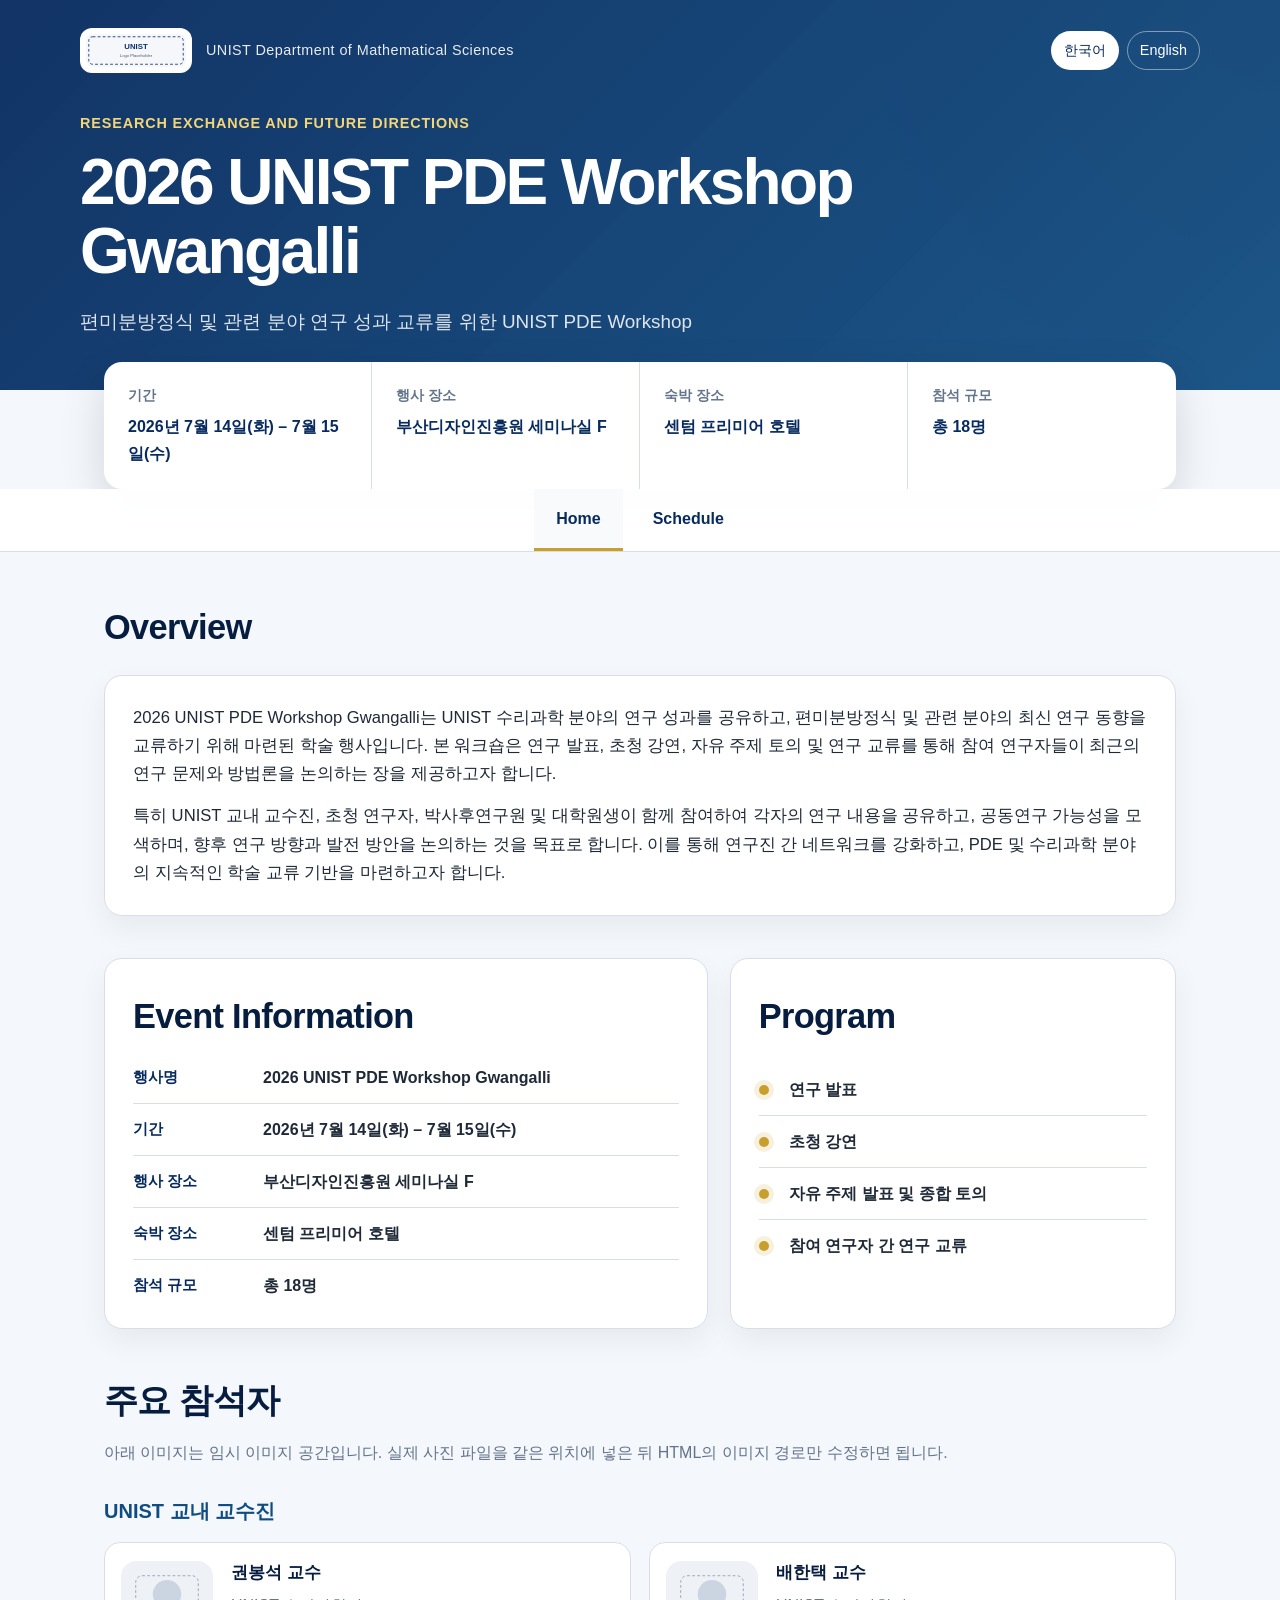
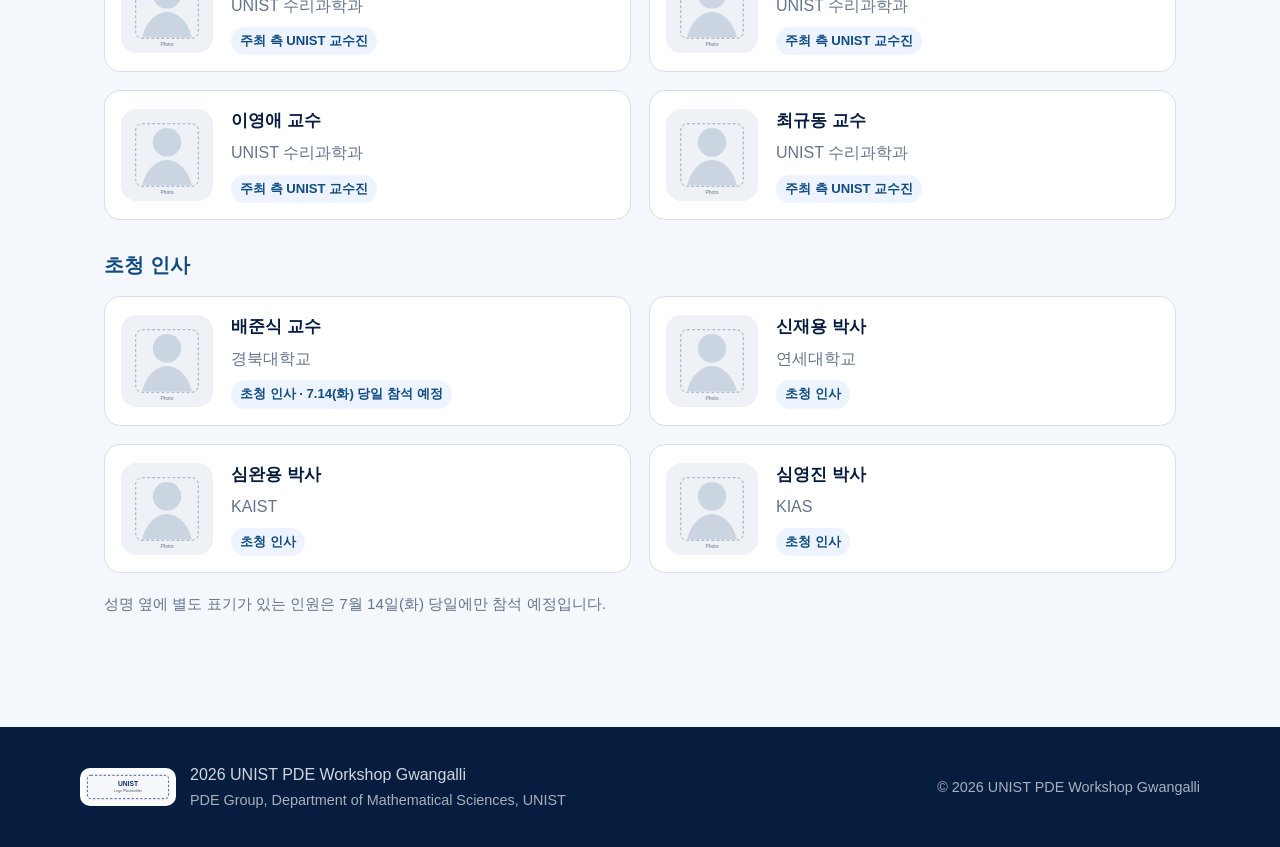
==== index.html @ a4aefec3 "Add files via upload" ====
<!DOCTYPE html>
<html lang="ko">
<head>
  <meta charset="UTF-8">
  <meta name="viewport" content="width=device-width, initial-scale=1.0">
  <title>2026 UNIST PDE Workshop Gwangalli</title>
  <link rel="stylesheet" href="assets/css/style.css">
</head>
<body>
<header class="site-header">
  <div class="header-inner">
    <div class="top-line">
      <div class="logo-box">
        <img src="assets/img/unist-logo.svg" alt="UNIST logo placeholder">
        <div class="logo-caption">UNIST Department of Mathematical Sciences</div>
      </div>
      <div class="lang-switch" aria-label="Language selection">
        <a class="active" href="index.html">한국어</a>
        <a href="en/index.html">English</a>
      </div>
    </div>
    <div class="hero">
      <p class="eyebrow">Research Exchange and Future Directions</p>
      <h1>2026 UNIST PDE Workshop Gwangalli</h1>
      <p class="subtitle">편미분방정식 및 관련 분야 연구 성과 교류를 위한 UNIST PDE Workshop</p>
    </div>
  </div>
</header>

<section class="info-strip" aria-label="Workshop overview">
  <div class="info-grid">
    <div class="info-item">
      <p class="info-label">기간</p>
      <p class="info-value">2026년 7월 14일(화) – 7월 15일(수)</p>
    </div>
    <div class="info-item">
      <p class="info-label">행사 장소</p>
      <p class="info-value">부산디자인진흥원 세미나실 F</p>
    </div>
    <div class="info-item">
      <p class="info-label">숙박 장소</p>
      <p class="info-value">센텀 프리미어 호텔</p>
    </div>
    <div class="info-item">
      <p class="info-label">참석 규모</p>
      <p class="info-value">총 18명</p>
    </div>
  </div>
</section>

<nav class="site-nav" aria-label="Main navigation">
  <div class="nav-inner">
    <a class="active" href="index.html">Home</a>
    <a href="schedule.html">Schedule</a>
  </div>
</nav>

<main>
  <section class="section">
    <h2>Overview</h2>
    <div class="card">
      <p class="abstract-text">
        2026 UNIST PDE Workshop Gwangalli는 UNIST 수리과학 분야의 연구 성과를 공유하고,
        편미분방정식 및 관련 분야의 최신 연구 동향을 교류하기 위해 마련된 학술 행사입니다.
        본 워크숍은 연구 발표, 초청 강연, 자유 주제 토의 및 연구 교류를 통해 참여 연구자들이
        최근의 연구 문제와 방법론을 논의하는 장을 제공하고자 합니다.
      </p>
      <p class="abstract-text">
        특히 UNIST 교내 교수진, 초청 연구자, 박사후연구원 및 대학원생이 함께 참여하여
        각자의 연구 내용을 공유하고, 공동연구 가능성을 모색하며, 향후 연구 방향과 발전 방안을
        논의하는 것을 목표로 합니다. 이를 통해 연구진 간 네트워크를 강화하고,
        PDE 및 수리과학 분야의 지속적인 학술 교류 기반을 마련하고자 합니다.
      </p>
    </div>
  </section>

  <section class="section two-column-section" aria-label="Event information and program">
    <article class="card">
      <h2>Event Information</h2>
      <dl class="detail-list">
        <div>
          <dt>행사명</dt>
          <dd>2026 UNIST PDE Workshop Gwangalli</dd>
        </div>
        <div>
          <dt>기간</dt>
          <dd>2026년 7월 14일(화) – 7월 15일(수)</dd>
        </div>
        <div>
          <dt>행사 장소</dt>
          <dd>부산디자인진흥원 세미나실 F</dd>
        </div>
        <div>
          <dt>숙박 장소</dt>
          <dd>센텀 프리미어 호텔</dd>
        </div>
        <div>
          <dt>참석 규모</dt>
          <dd>총 18명</dd>
        </div>
      </dl>
    </article>

    <article class="card">
      <h2>Program</h2>
      <ul class="program-list">
        <li>연구 발표</li>
        <li>초청 강연</li>
        <li>자유 주제 발표 및 종합 토의</li>
        <li>참여 연구자 간 연구 교류</li>
      </ul>
    </article>
  </section>

  <section class="section">
    <h2>주요 참석자</h2>
    <p class="section-title-note">아래 이미지는 임시 이미지 공간입니다. 실제 사진 파일을 같은 위치에 넣은 뒤 HTML의 이미지 경로만 수정하면 됩니다.</p>

    <div class="participant-group">
      <h3>UNIST 교내 교수진</h3>
      <div class="people-grid">
        <article class="person-card">
          <img src="assets/img/person-placeholder.svg" alt="권봉석 교수 photo placeholder">
          <div>
            <p class="person-name">권봉석 교수</p>
            <p class="person-affiliation">UNIST 수리과학과</p>
            <p class="person-role">주최 측 UNIST 교수진</p>
          </div>
        </article>
        <article class="person-card">
          <img src="assets/img/person-placeholder.svg" alt="배한택 교수 photo placeholder">
          <div>
            <p class="person-name">배한택 교수</p>
            <p class="person-affiliation">UNIST 수리과학과</p>
            <p class="person-role">주최 측 UNIST 교수진</p>
          </div>
        </article>
        <article class="person-card">
          <img src="assets/img/person-placeholder.svg" alt="이영애 교수 photo placeholder">
          <div>
            <p class="person-name">이영애 교수</p>
            <p class="person-affiliation">UNIST 수리과학과</p>
            <p class="person-role">주최 측 UNIST 교수진</p>
          </div>
        </article>
        <article class="person-card">
          <img src="assets/img/person-placeholder.svg" alt="최규동 교수 photo placeholder">
          <div>
            <p class="person-name">최규동 교수</p>
            <p class="person-affiliation">UNIST 수리과학과</p>
            <p class="person-role">주최 측 UNIST 교수진</p>
          </div>
        </article>
      </div>
    </div>

    <div class="participant-group">
      <h3>초청 인사</h3>
      <div class="people-grid">
        <article class="person-card">
          <img src="assets/img/person-placeholder.svg" alt="배준식 교수 photo placeholder">
          <div>
            <p class="person-name">배준식 교수</p>
            <p class="person-affiliation">경북대학교</p>
            <p class="person-role">초청 인사 · 7.14(화) 당일 참석 예정</p>
          </div>
        </article>
        <article class="person-card">
          <img src="assets/img/person-placeholder.svg" alt="신재용 박사 photo placeholder">
          <div>
            <p class="person-name">신재용 박사</p>
            <p class="person-affiliation">연세대학교</p>
            <p class="person-role">초청 인사</p>
          </div>
        </article>
        <article class="person-card">
          <img src="assets/img/person-placeholder.svg" alt="심완용 박사 photo placeholder">
          <div>
            <p class="person-name">심완용 박사</p>
            <p class="person-affiliation">KAIST</p>
            <p class="person-role">초청 인사</p>
          </div>
        </article>
        <article class="person-card">
          <img src="assets/img/person-placeholder.svg" alt="심영진 박사 photo placeholder">
          <div>
            <p class="person-name">심영진 박사</p>
            <p class="person-affiliation">KIAS</p>
            <p class="person-role">초청 인사</p>
          </div>
        </article>
      </div>
      <p class="note">성명 옆에 별도 표기가 있는 인원은 7월 14일(화) 당일에만 참석 예정입니다.</p>
    </div>
  </section>
</main>

<footer class="site-footer">
  <div class="footer-inner">
    <div class="footer-logo">
      <img src="assets/img/unist-logo.svg" alt="UNIST logo placeholder">
      <div>
        <p>2026 UNIST PDE Workshop Gwangalli</p>
        <p class="small">PDE Group, Department of Mathematical Sciences, UNIST</p>
      </div>
    </div>
    <p class="small">© 2026 UNIST PDE Workshop Gwangalli</p>
  </div>
</footer>
</body>
</html>
---- assets/css/style.css ----
:root{--navy:#082b5f;--navy-dark:#061d40;--blue:#0f4c81;--gold:#c89f2d;--ink:#1f2937;--muted:#64748b;--line:#d8dee9;--bg:#f4f7fb;--card:#fff;--soft:#eef4ff}
*{box-sizing:border-box}html{scroll-behavior:smooth}body{margin:0;font-family:"Noto Sans KR","Apple SD Gothic Neo","Malgun Gothic","Segoe UI",Arial,sans-serif;color:var(--ink);background:var(--bg);line-height:1.7}a{color:inherit}
.site-header{background:linear-gradient(135deg,rgba(8,43,95,.96),rgba(15,76,129,.94)),radial-gradient(circle at top right,rgba(200,159,45,.28),transparent 32%);color:#fff;padding:28px 24px 52px}.header-inner{max-width:1120px;margin:0 auto}.top-line{display:flex;align-items:center;justify-content:space-between;gap:18px;margin-bottom:38px}.logo-box{display:flex;align-items:center;gap:14px}.logo-box img{width:112px;height:auto;background:#fff;border-radius:12px;padding:6px}.logo-caption{font-size:.9rem;letter-spacing:.03em;opacity:.9}.lang-switch{display:flex;gap:8px;flex-wrap:wrap}.lang-switch a{border:1px solid rgba(255,255,255,.45);border-radius:999px;padding:6px 12px;text-decoration:none;font-size:.9rem}.lang-switch a.active,.lang-switch a:hover{background:#fff;color:var(--navy)}
.hero{max-width:860px}.eyebrow{margin:0 0 12px;color:#f4d577;font-weight:700;letter-spacing:.06em;text-transform:uppercase;font-size:.9rem}.hero h1{margin:0;font-size:clamp(2.2rem,5vw,4.6rem);line-height:1.08;letter-spacing:-.04em}.hero .subtitle{margin:20px 0 0;font-size:1.18rem;color:rgba(255,255,255,.86)}
.info-strip{max-width:1120px;margin:-28px auto 0;padding:0 24px}.info-grid{display:grid;grid-template-columns:repeat(4,minmax(0,1fr));background:var(--card);border-radius:18px;box-shadow:0 18px 45px rgba(15,23,42,.14);overflow:hidden}.info-item{padding:22px 24px;border-right:1px solid var(--line)}.info-item:last-child{border-right:0}.info-label{margin:0 0 5px;color:var(--muted);font-size:.86rem;font-weight:700}.info-value{margin:0;font-weight:700;color:var(--navy)}
.site-nav{position:sticky;top:0;z-index:20;background:rgba(255,255,255,.96);border-bottom:1px solid var(--line);backdrop-filter:blur(8px)}.nav-inner{max-width:1120px;margin:0 auto;padding:0 24px;display:flex;justify-content:center;gap:8px}.nav-inner a{display:block;padding:16px 22px;text-decoration:none;font-weight:800;color:var(--navy);border-bottom:3px solid transparent}.nav-inner a.active,.nav-inner a:hover{border-bottom-color:var(--gold);background:#f8fafc}
main{max-width:1120px;margin:0 auto;padding:46px 24px 68px}.section{margin-bottom:42px}.section h2{margin:0 0 18px;color:var(--navy-dark);font-size:clamp(1.6rem,3vw,2.15rem);letter-spacing:-.02em}.section-title-note{color:var(--muted);margin-top:-8px;margin-bottom:22px}.card{background:var(--card);border:1px solid var(--line);border-radius:18px;padding:28px;box-shadow:0 12px 30px rgba(15,23,42,.06)}.abstract-text{font-size:1.04rem;margin:0}.abstract-text+.abstract-text{margin-top:14px}

.two-column-section{display:grid;grid-template-columns:1.15fr .85fr;gap:22px;align-items:stretch}.two-column-section .card{height:100%}.detail-list{margin:0}.detail-list div{display:grid;grid-template-columns:116px 1fr;gap:14px;padding:12px 0;border-bottom:1px solid var(--line)}.detail-list div:first-child{padding-top:0}.detail-list div:last-child{border-bottom:0;padding-bottom:0}.detail-list dt{font-weight:900;color:var(--navy);font-size:.94rem}.detail-list dd{margin:0;color:var(--ink);font-weight:650}.program-list{margin:0;padding:0;list-style:none}.program-list li{position:relative;padding:12px 0 12px 30px;border-bottom:1px solid var(--line);font-weight:700}.program-list li:last-child{border-bottom:0}.program-list li::before{content:"";position:absolute;left:0;top:21px;width:10px;height:10px;border-radius:999px;background:var(--gold);box-shadow:0 0 0 5px rgba(200,159,45,.16)}

.participant-group{margin-top:28px}.participant-group h3{margin:0 0 14px;color:var(--blue);font-size:1.25rem}.people-grid{display:grid;grid-template-columns:repeat(2,minmax(0,1fr));gap:18px}.person-card{display:grid;grid-template-columns:92px 1fr;gap:18px;align-items:center;background:var(--card);border:1px solid var(--line);border-radius:16px;padding:16px}.person-card img{width:92px;height:92px;object-fit:cover;border-radius:16px;background:#eef2f7}.person-name{margin:0;font-weight:800;color:var(--navy-dark);font-size:1.04rem}.person-affiliation{margin:4px 0 0;color:var(--muted)}.person-role{margin:8px 0 0;display:inline-block;font-size:.82rem;font-weight:800;color:var(--blue);background:var(--soft);padding:3px 9px;border-radius:999px}.note{color:var(--muted);font-size:.95rem;margin-top:18px}
.schedule-note{margin-bottom:18px;color:var(--muted)}.schedule-day{margin-bottom:32px}.schedule-day h2{margin-bottom:12px}.table-wrap{overflow-x:auto;background:var(--card);border:1px solid var(--line);border-radius:18px;box-shadow:0 12px 30px rgba(15,23,42,.06)}.schedule-table{width:100%;border-collapse:collapse;min-width:760px}.schedule-table th,.schedule-table td{padding:14px 16px;border-bottom:1px solid var(--line);text-align:left;vertical-align:top}.schedule-table th{background:var(--navy);color:#fff;font-weight:800}.schedule-table tr:last-child td{border-bottom:0}.schedule-table td.time{white-space:nowrap;font-weight:800;color:var(--navy)}.schedule-table td.date{white-space:nowrap;font-weight:800;color:var(--navy-dark);background:#f8fafc}.placeholder-text{color:var(--muted);font-style:italic}
.site-footer{background:var(--navy-dark);color:rgba(255,255,255,.82);padding:34px 24px}.footer-inner{max-width:1120px;margin:0 auto;display:flex;gap:22px;align-items:center;justify-content:space-between;flex-wrap:wrap}.footer-logo{display:flex;align-items:center;gap:14px}.footer-logo img{width:96px;background:#fff;border-radius:10px;padding:5px}.footer-inner p{margin:0}.small{font-size:.9rem;color:rgba(255,255,255,.65)}
@media(max-width:820px){.info-grid{grid-template-columns:repeat(2,minmax(0,1fr))}.info-item:nth-child(2){border-right:0}.info-item:nth-child(-n+2){border-bottom:1px solid var(--line)}.two-column-section{grid-template-columns:1fr}.people-grid{grid-template-columns:1fr}.top-line{align-items:flex-start;flex-direction:column}.nav-inner{justify-content:flex-start;overflow-x:auto}}
@media(max-width:560px){.site-header{padding:22px 18px 46px}.info-strip,main{padding-left:18px;padding-right:18px}.info-grid{grid-template-columns:1fr}.info-item{border-right:0;border-bottom:1px solid var(--line)}.info-item:last-child{border-bottom:0}.detail-list div{grid-template-columns:1fr;gap:2px}.person-card{grid-template-columns:76px 1fr}.person-card img{width:76px;height:76px}}
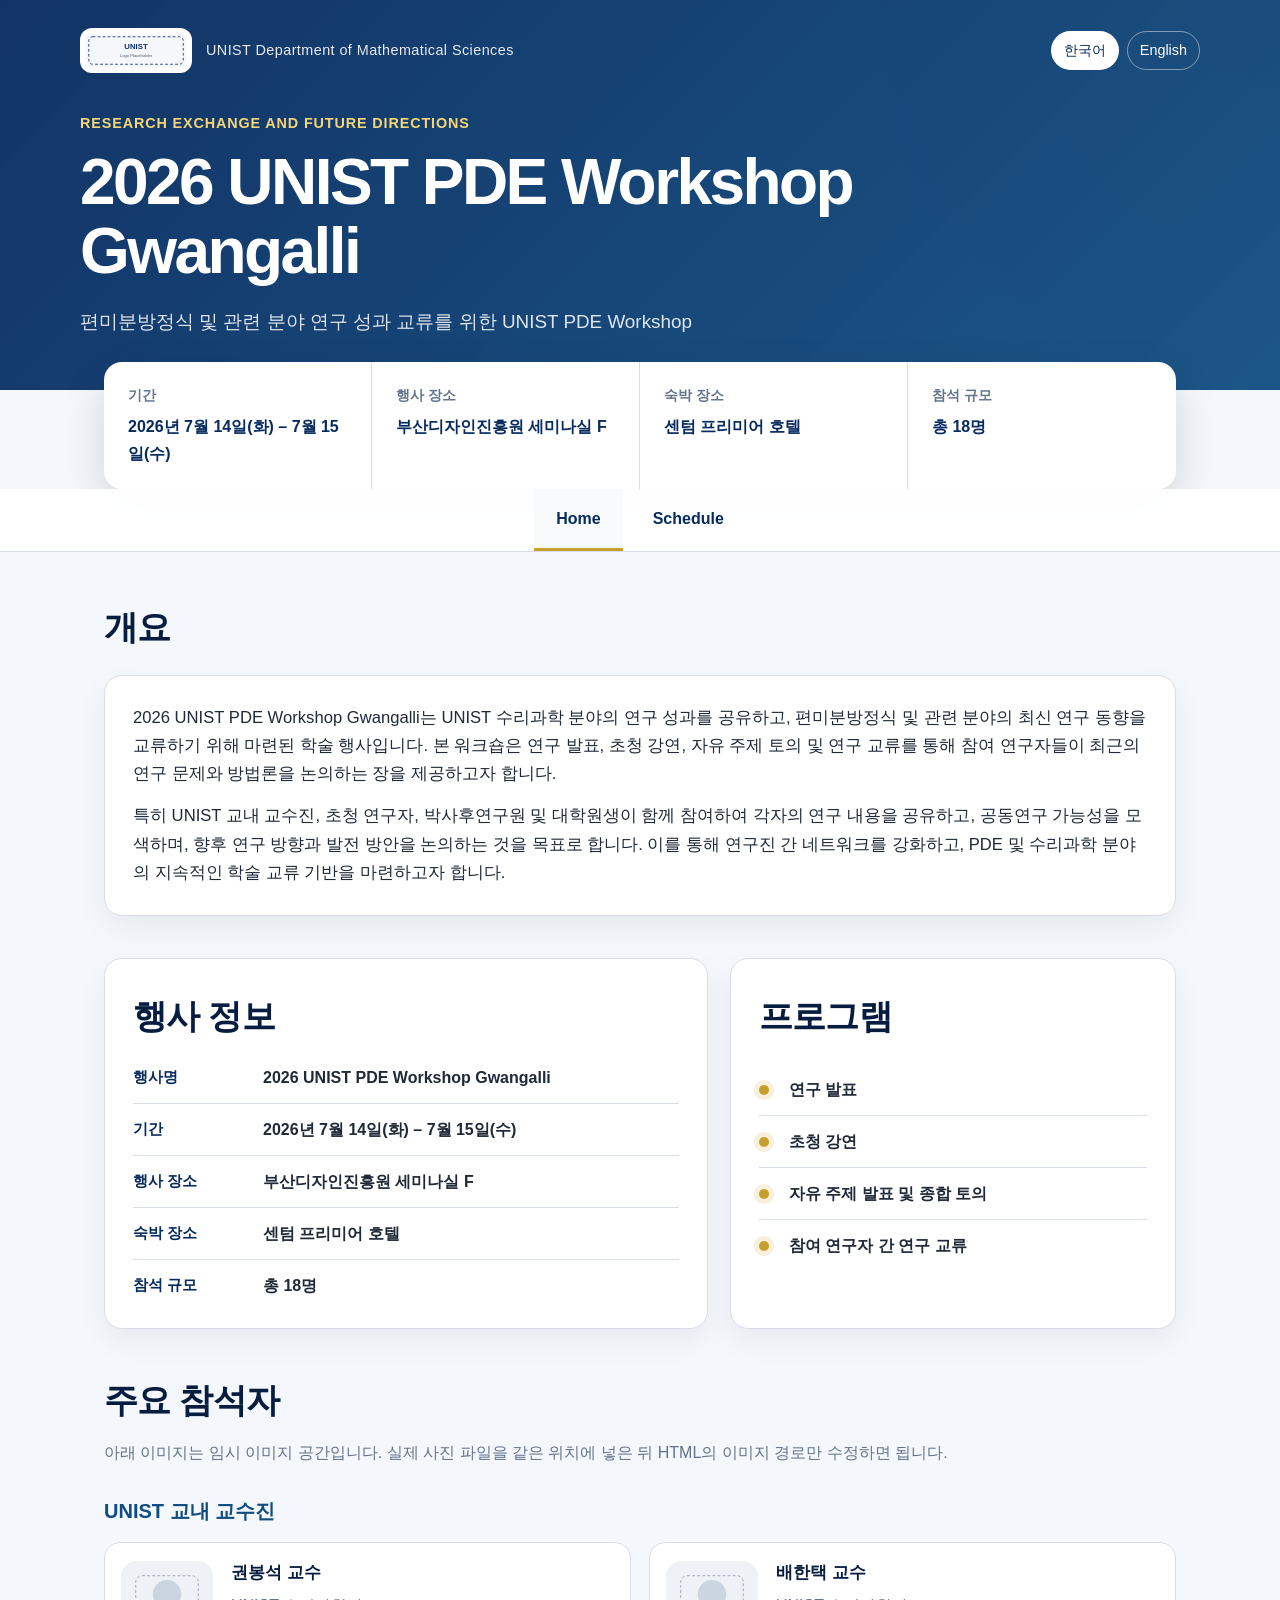
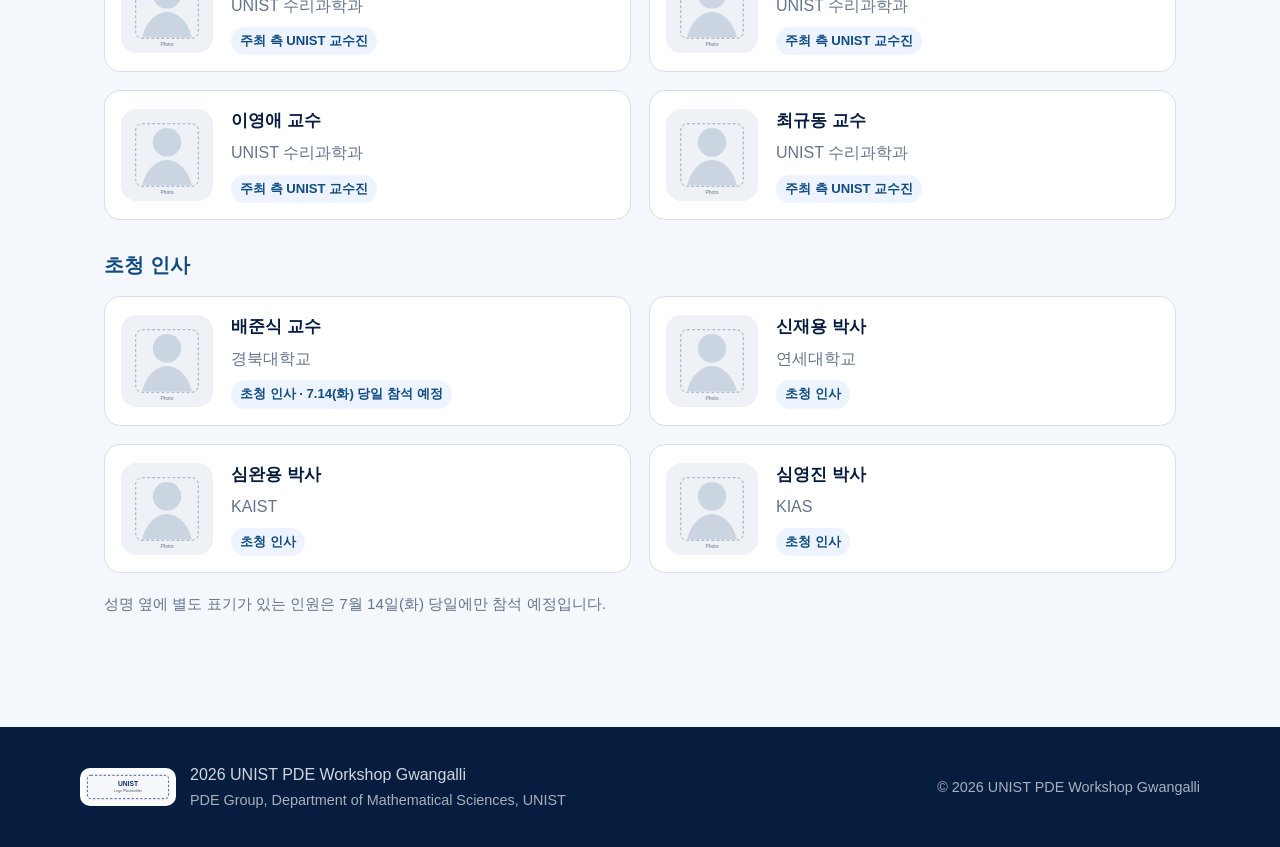
==== commit ccb69138: "Translate headings to Korean in index.html" ====
--- a/index.html
+++ b/index.html
@@ -57,7 +57,7 @@
 
 <main>
   <section class="section">
-    <h2>Overview</h2>
+    <h2>개요</h2>
     <div class="card">
       <p class="abstract-text">
         2026 UNIST PDE Workshop Gwangalli는 UNIST 수리과학 분야의 연구 성과를 공유하고,
@@ -76,7 +76,7 @@
 
   <section class="section two-column-section" aria-label="Event information and program">
     <article class="card">
-      <h2>Event Information</h2>
+      <h2>행사 정보</h2>
       <dl class="detail-list">
         <div>
           <dt>행사명</dt>
@@ -102,7 +102,7 @@
     </article>
 
     <article class="card">
-      <h2>Program</h2>
+      <h2>프로그램</h2>
       <ul class="program-list">
         <li>연구 발표</li>
         <li>초청 강연</li>
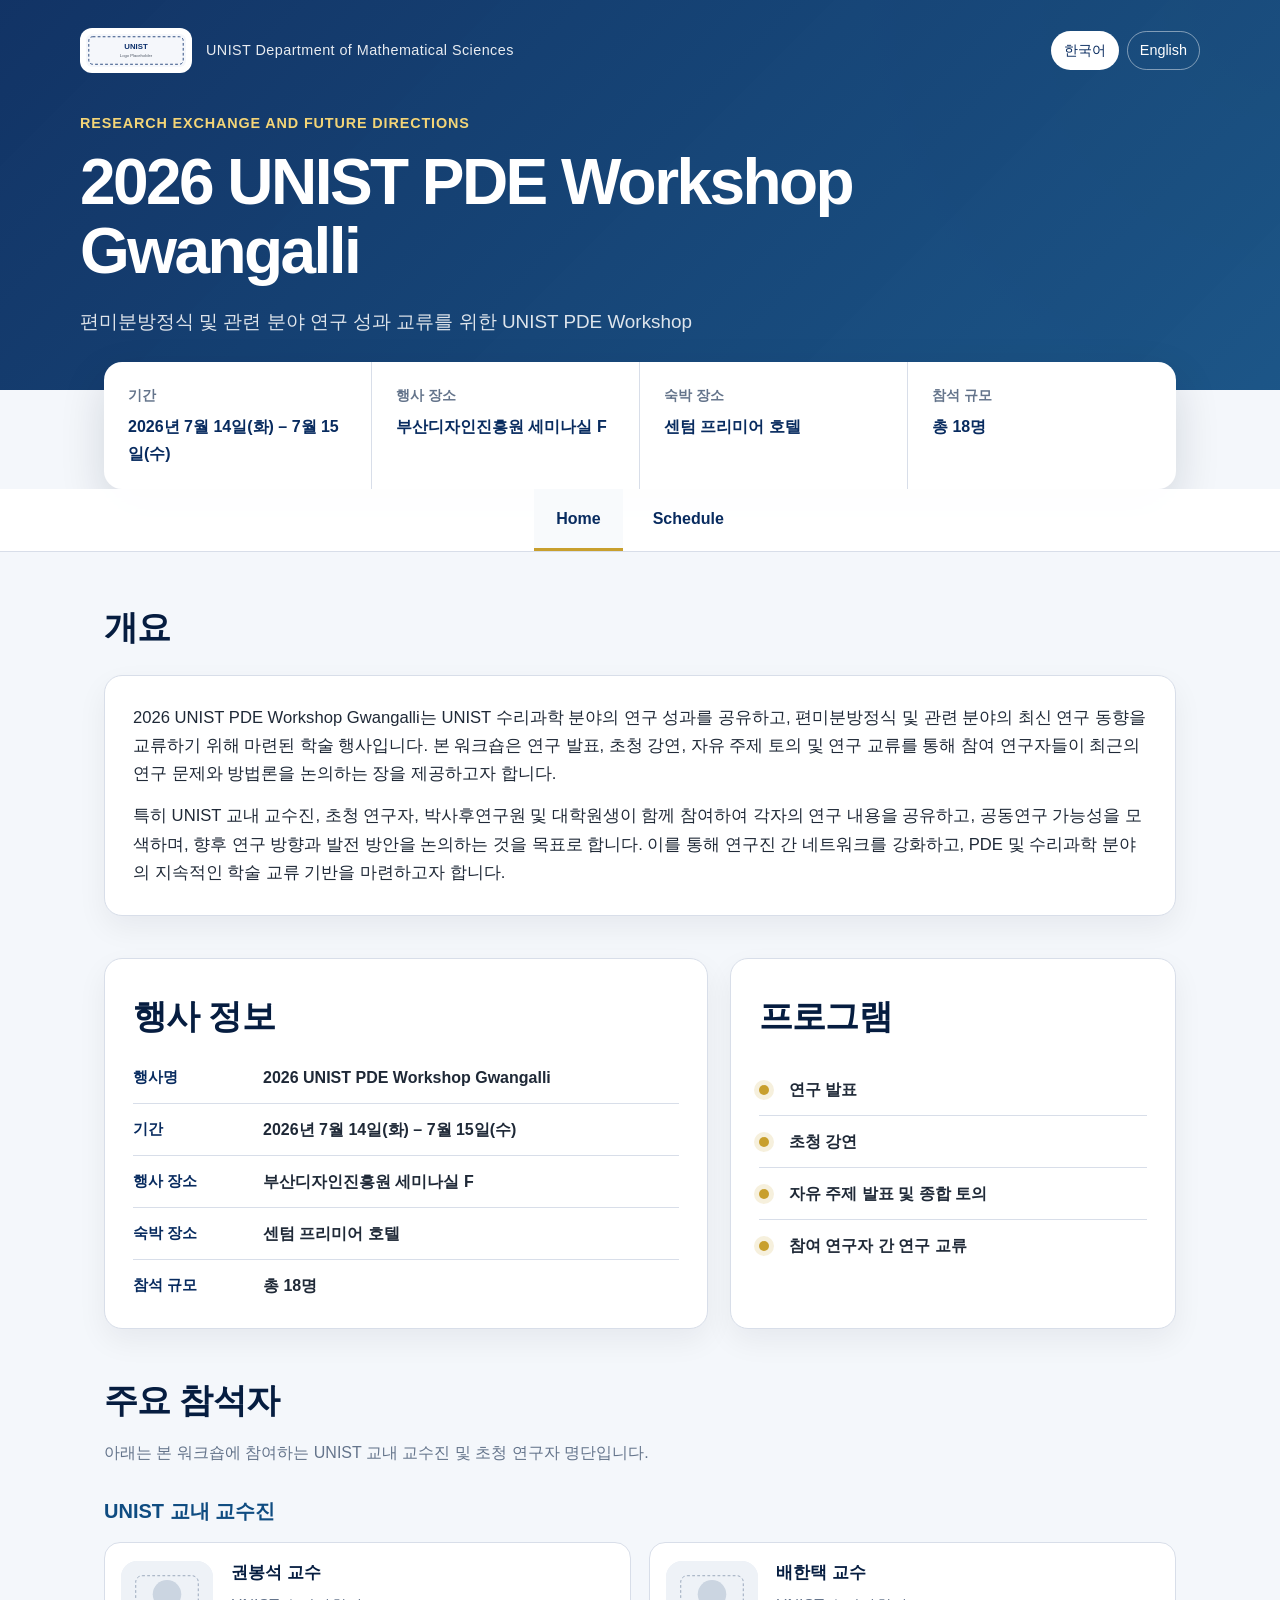
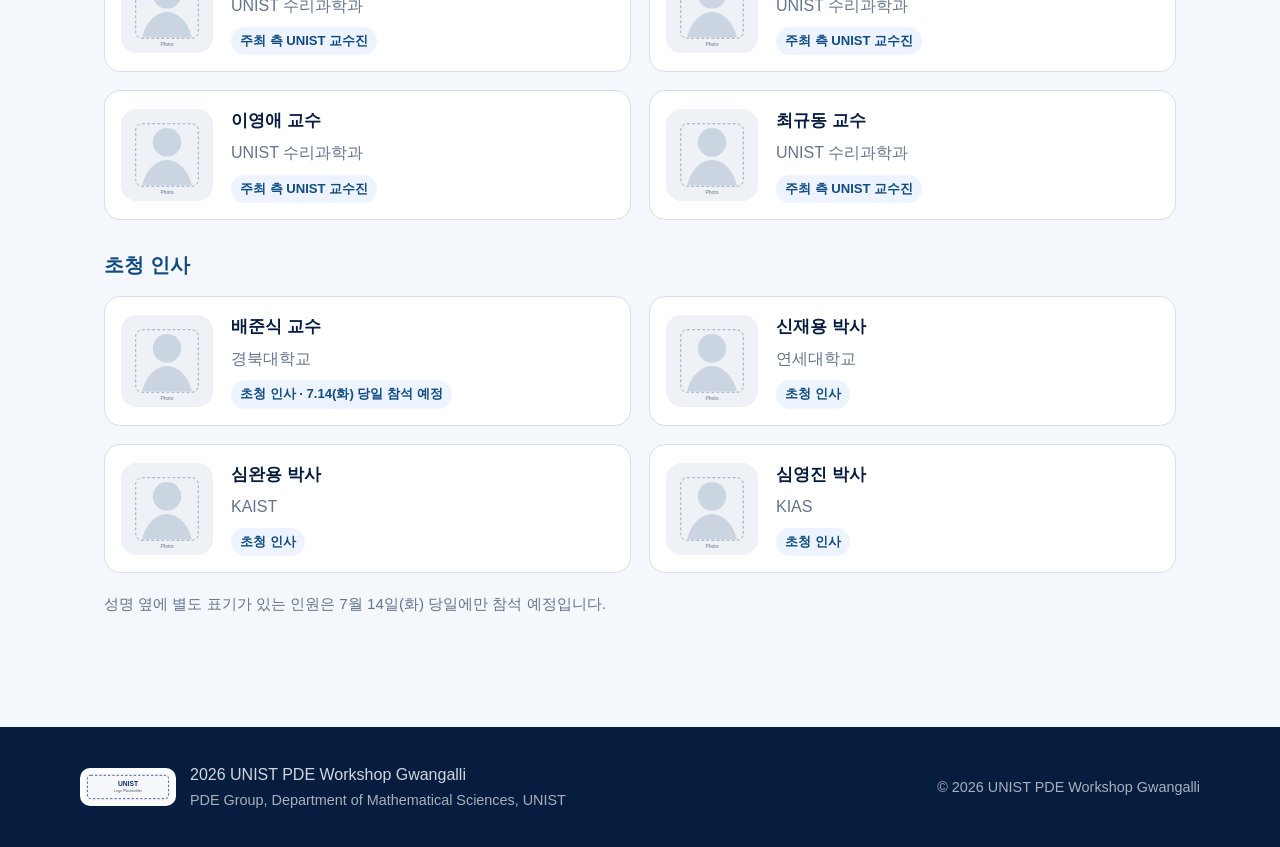
==== commit bdaa4e2f: "Update index.html" ====
--- a/index.html
+++ b/index.html
@@ -114,7 +114,7 @@
 
   <section class="section">
     <h2>주요 참석자</h2>
-    <p class="section-title-note">아래 이미지는 임시 이미지 공간입니다. 실제 사진 파일을 같은 위치에 넣은 뒤 HTML의 이미지 경로만 수정하면 됩니다.</p>
+    <p class="section-title-note">아래는 본 워크숍에 참여하는 UNIST 교내 교수진 및 초청 연구자 명단입니다.</p>
 
     <div class="participant-group">
       <h3>UNIST 교내 교수진</h3>
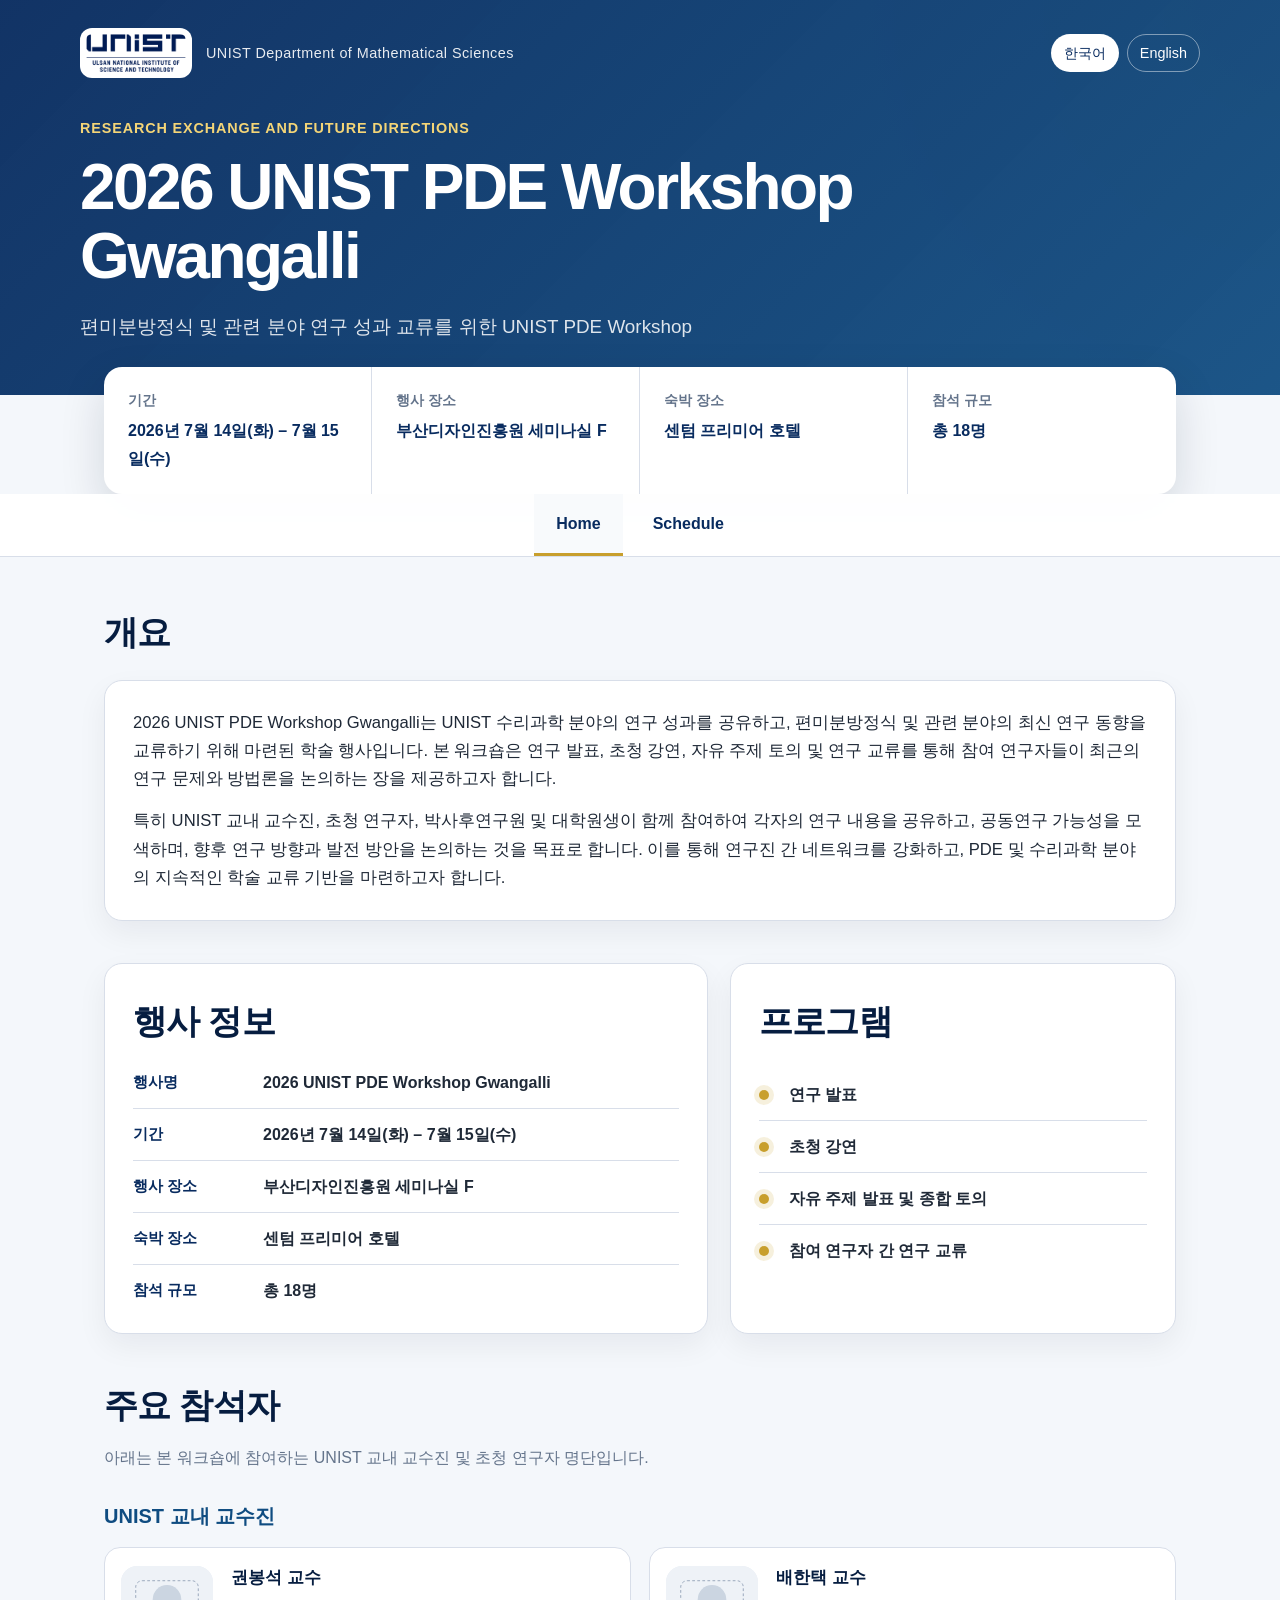
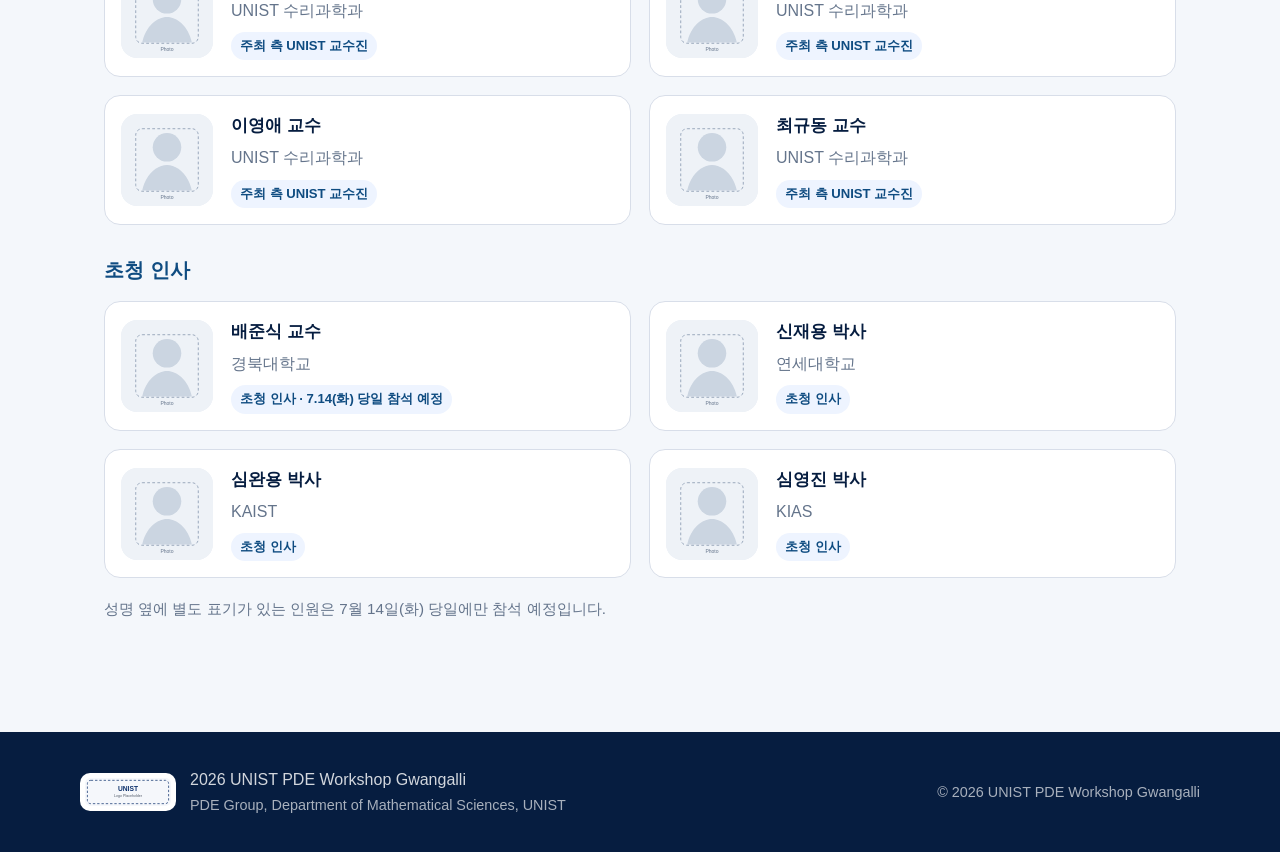
==== commit dfb4646c: "Update index.html" ====
--- a/index.html
+++ b/index.html
@@ -11,7 +11,7 @@
   <div class="header-inner">
     <div class="top-line">
       <div class="logo-box">
-        <img src="assets/img/unist-logo.svg" alt="UNIST logo placeholder">
+        <img src="assets/img/UI-watermark-logo-type.png" alt="UNIST logo placeholder">
         <div class="logo-caption">UNIST Department of Mathematical Sciences</div>
       </div>
       <div class="lang-switch" aria-label="Language selection">
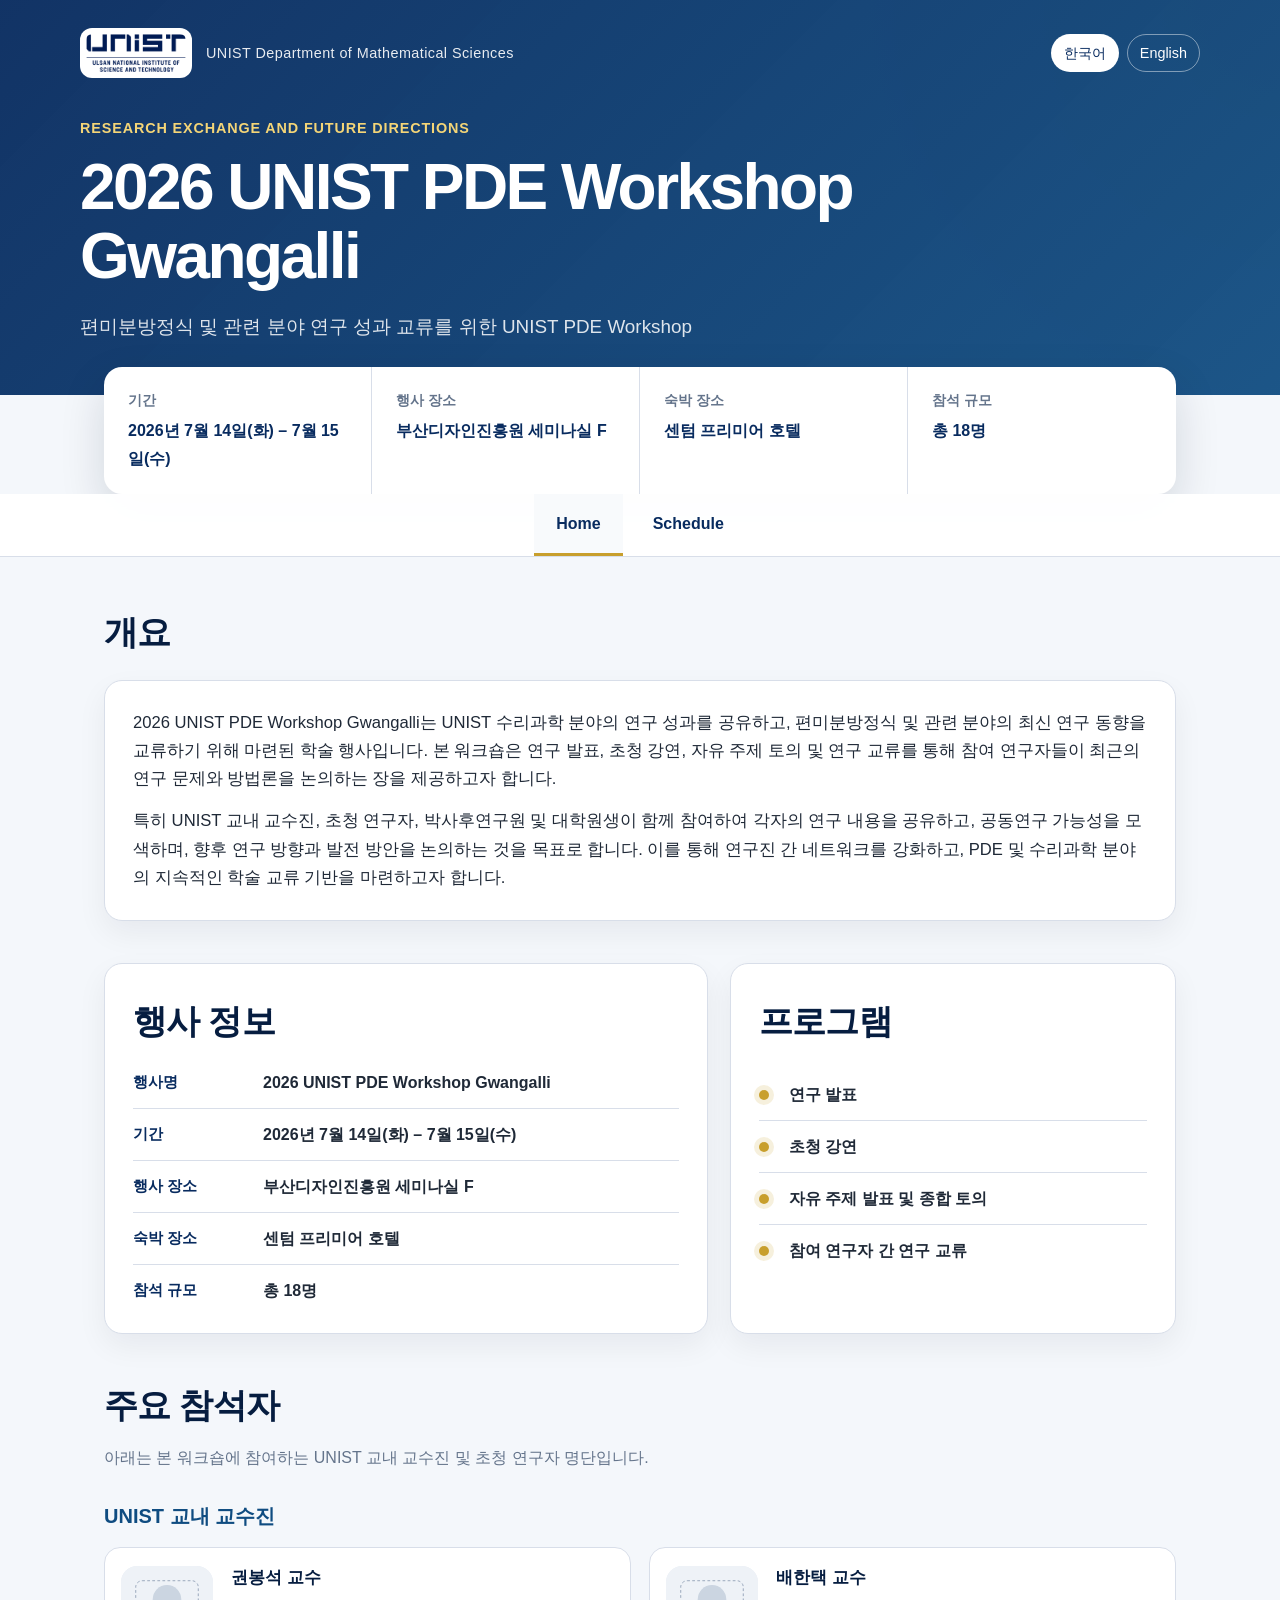
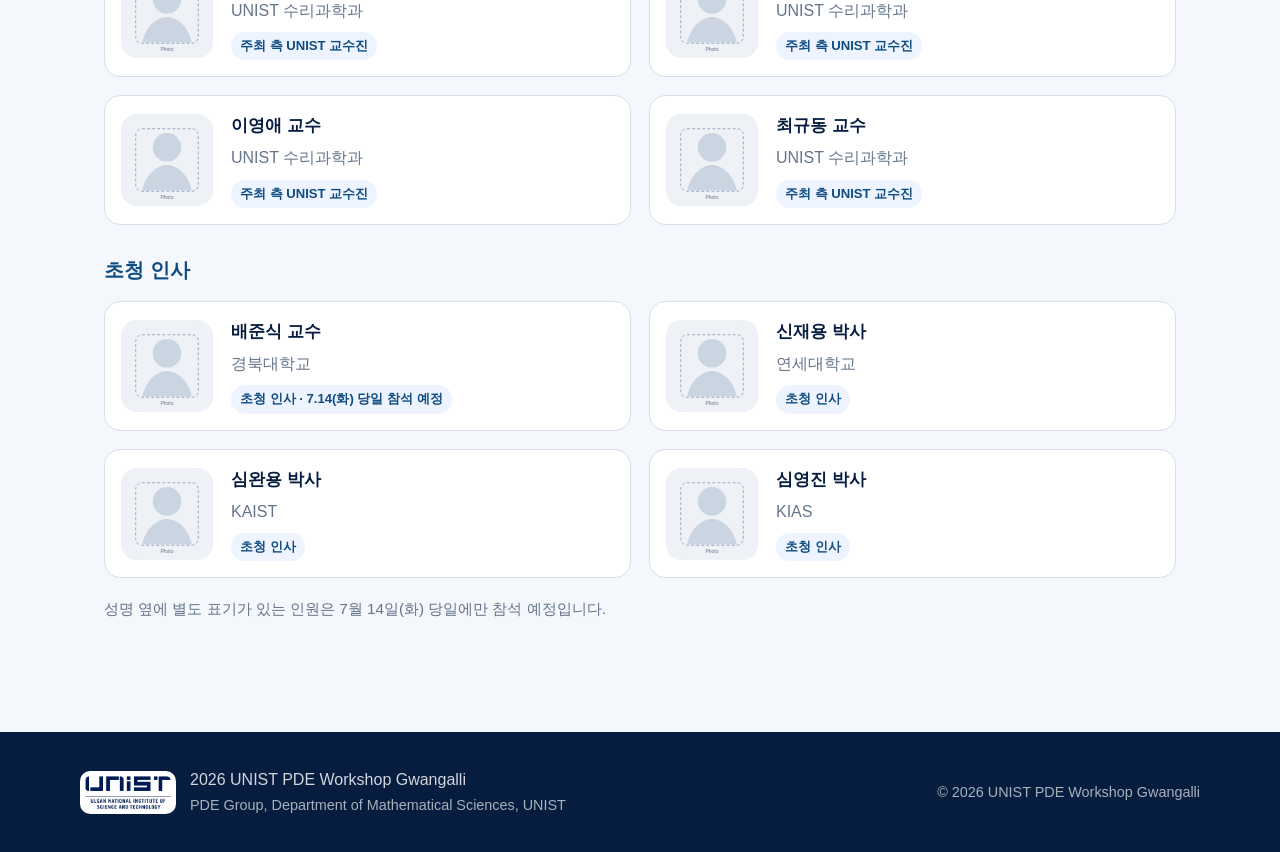
==== commit 133d7d87: "Update index.html" ====
--- a/index.html
+++ b/index.html
@@ -198,7 +198,7 @@
 <footer class="site-footer">
   <div class="footer-inner">
     <div class="footer-logo">
-      <img src="assets/img/unist-logo.svg" alt="UNIST logo placeholder">
+      <img src="assets/img/UI-watermark-logo-type.png" alt="UNIST logo placeholder">
       <div>
         <p>2026 UNIST PDE Workshop Gwangalli</p>
         <p class="small">PDE Group, Department of Mathematical Sciences, UNIST</p>
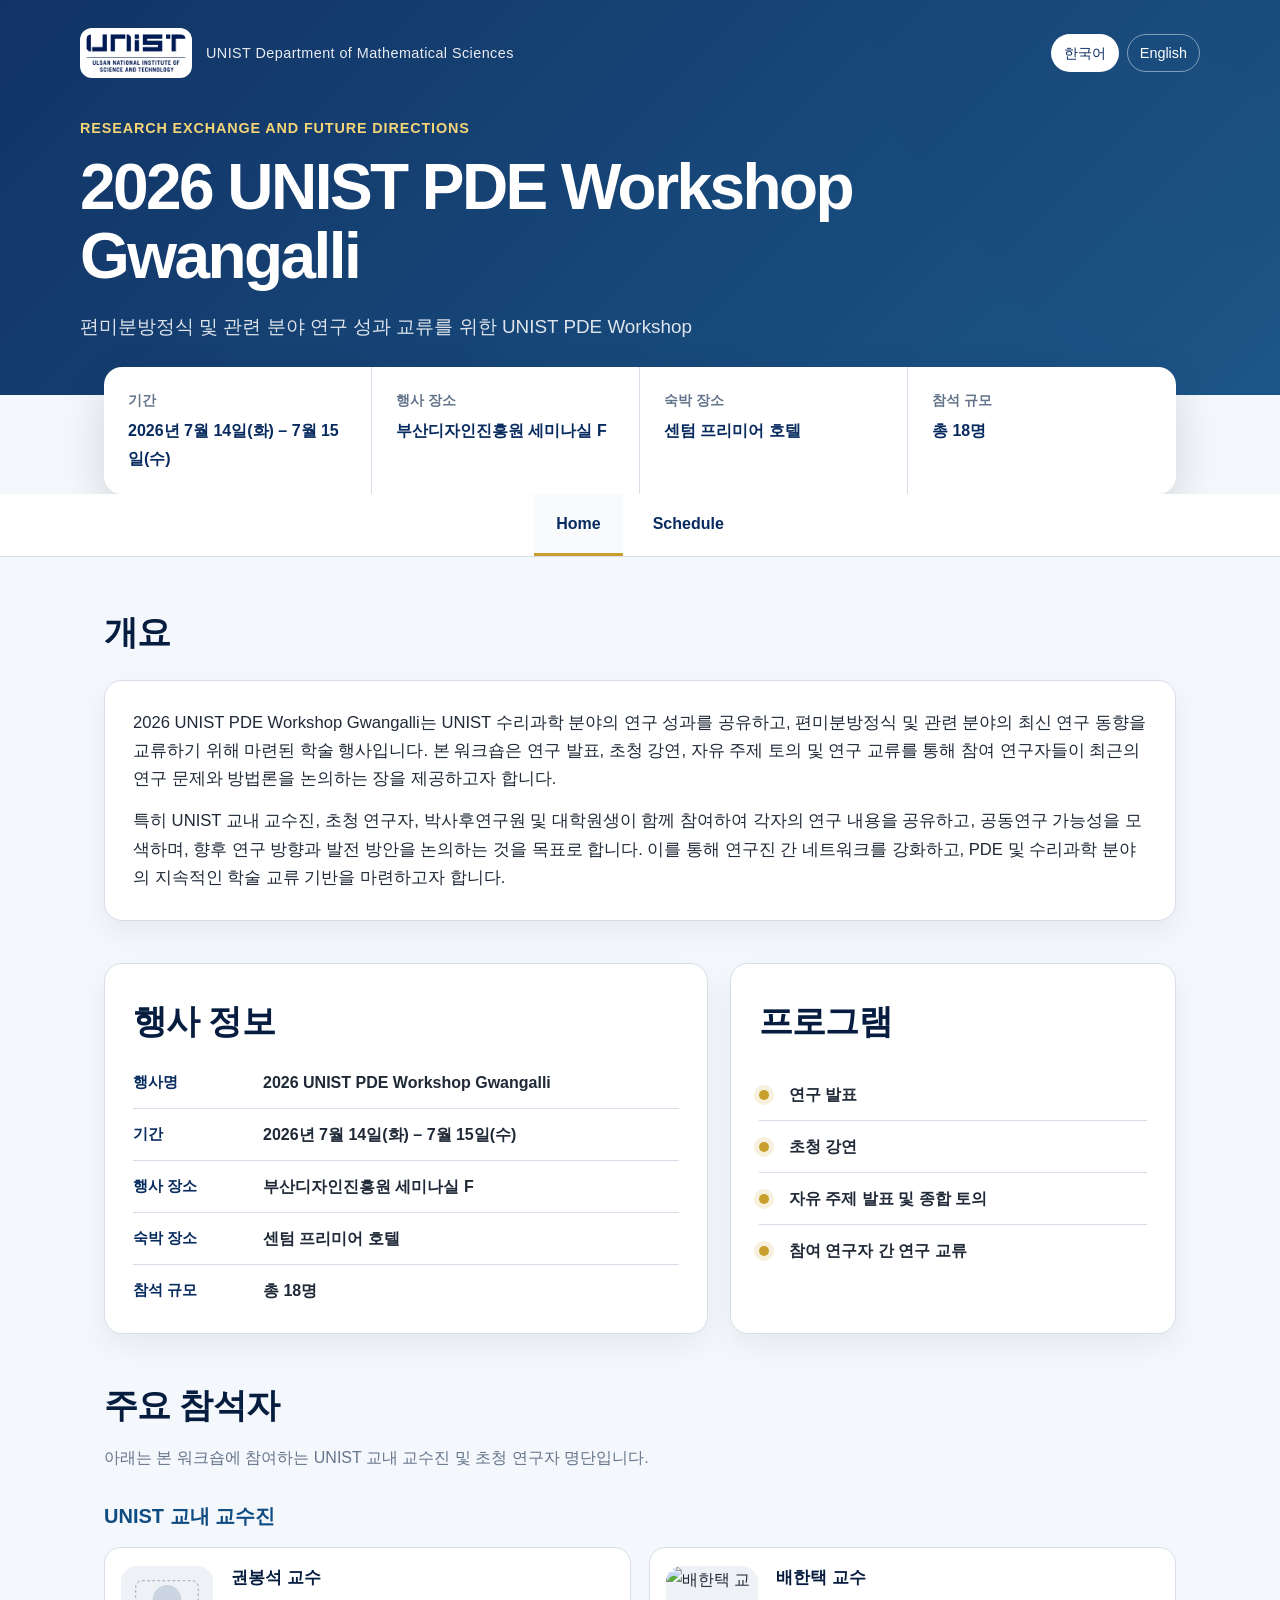
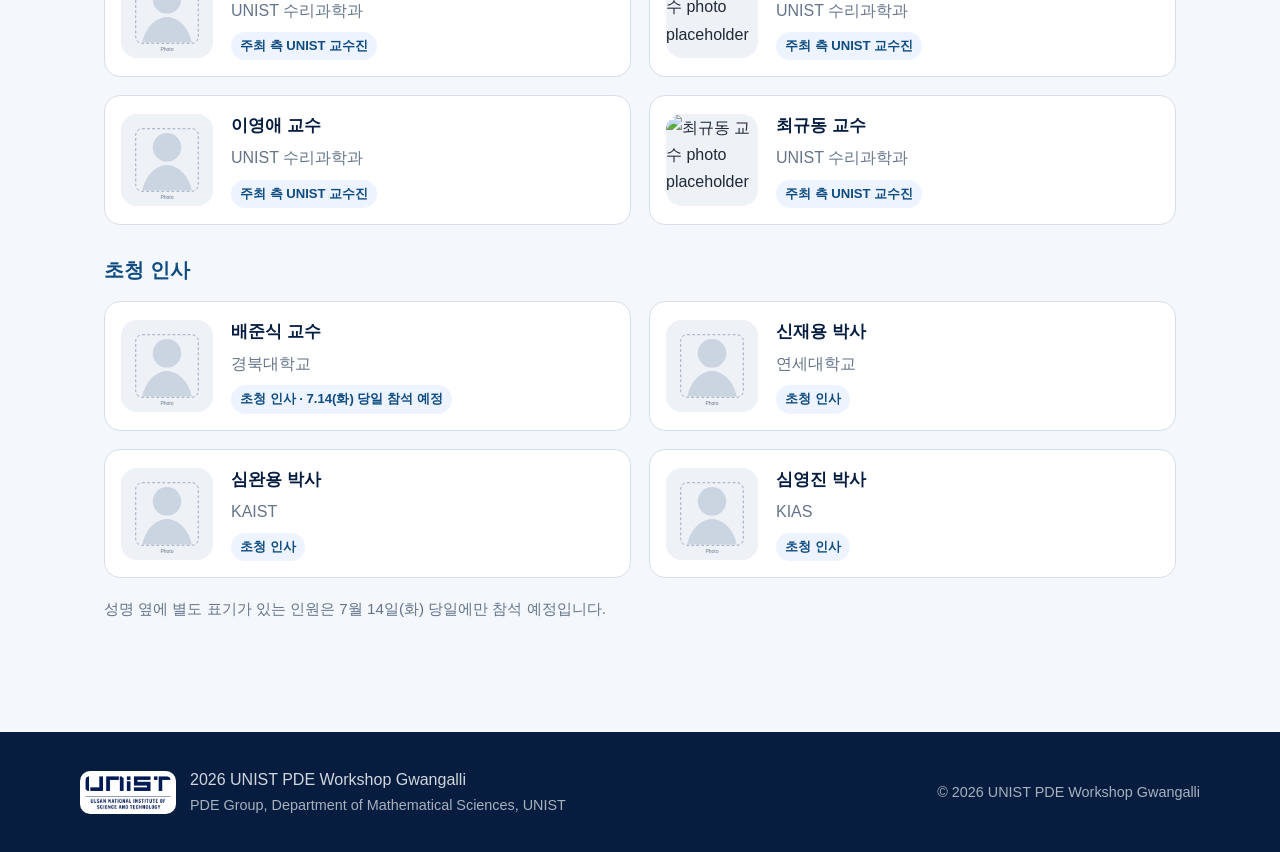
==== commit 301dc28e: "Update index.html" ====
--- a/index.html
+++ b/index.html
@@ -128,7 +128,7 @@
           </div>
         </article>
         <article class="person-card">
-          <img src="assets/img/person-placeholder.svg" alt="배한택 교수 photo placeholder">
+          <img src="assets/img/baehantaek-placeholder.svg" alt="배한택 교수 photo placeholder">
           <div>
             <p class="person-name">배한택 교수</p>
             <p class="person-affiliation">UNIST 수리과학과</p>
@@ -144,7 +144,7 @@
           </div>
         </article>
         <article class="person-card">
-          <img src="assets/img/person-placeholder.svg" alt="최규동 교수 photo placeholder">
+          <img src="assets/img/choikyudong-placeholder.svg" alt="최규동 교수 photo placeholder">
           <div>
             <p class="person-name">최규동 교수</p>
             <p class="person-affiliation">UNIST 수리과학과</p>
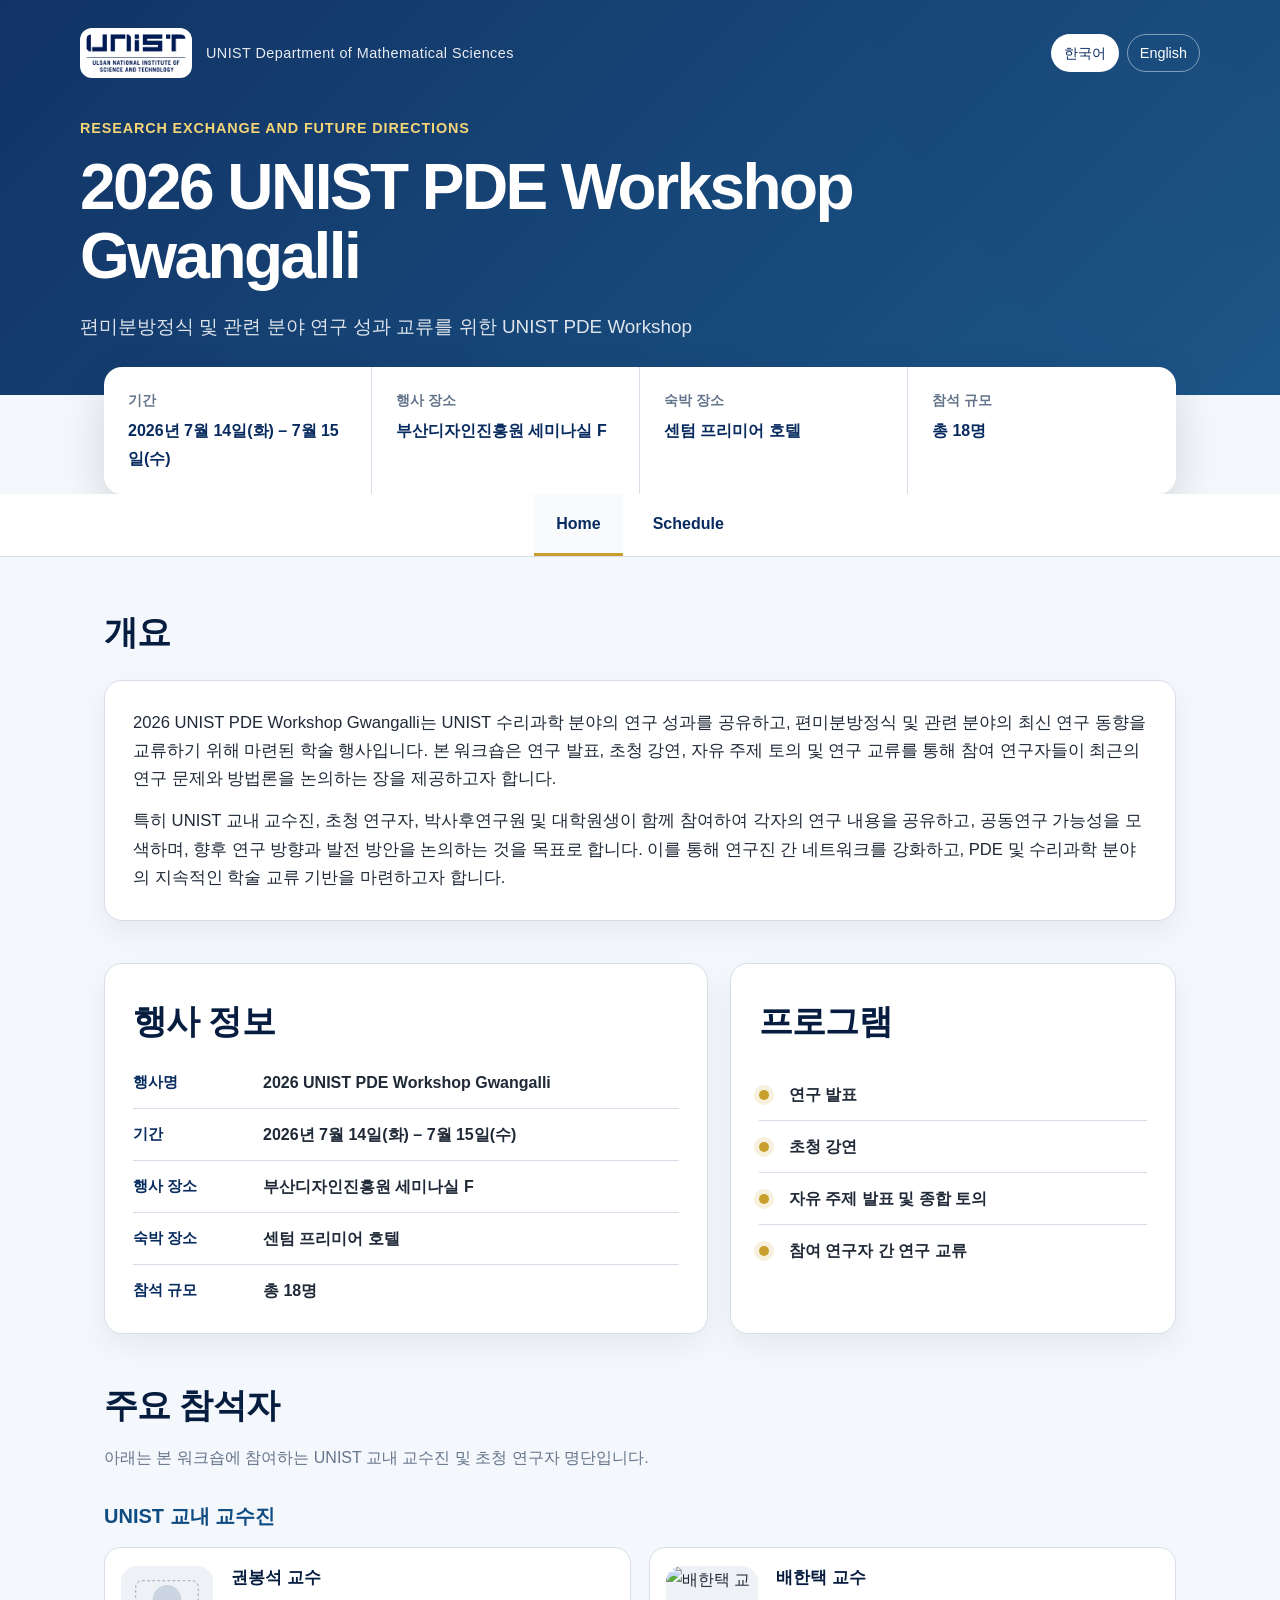
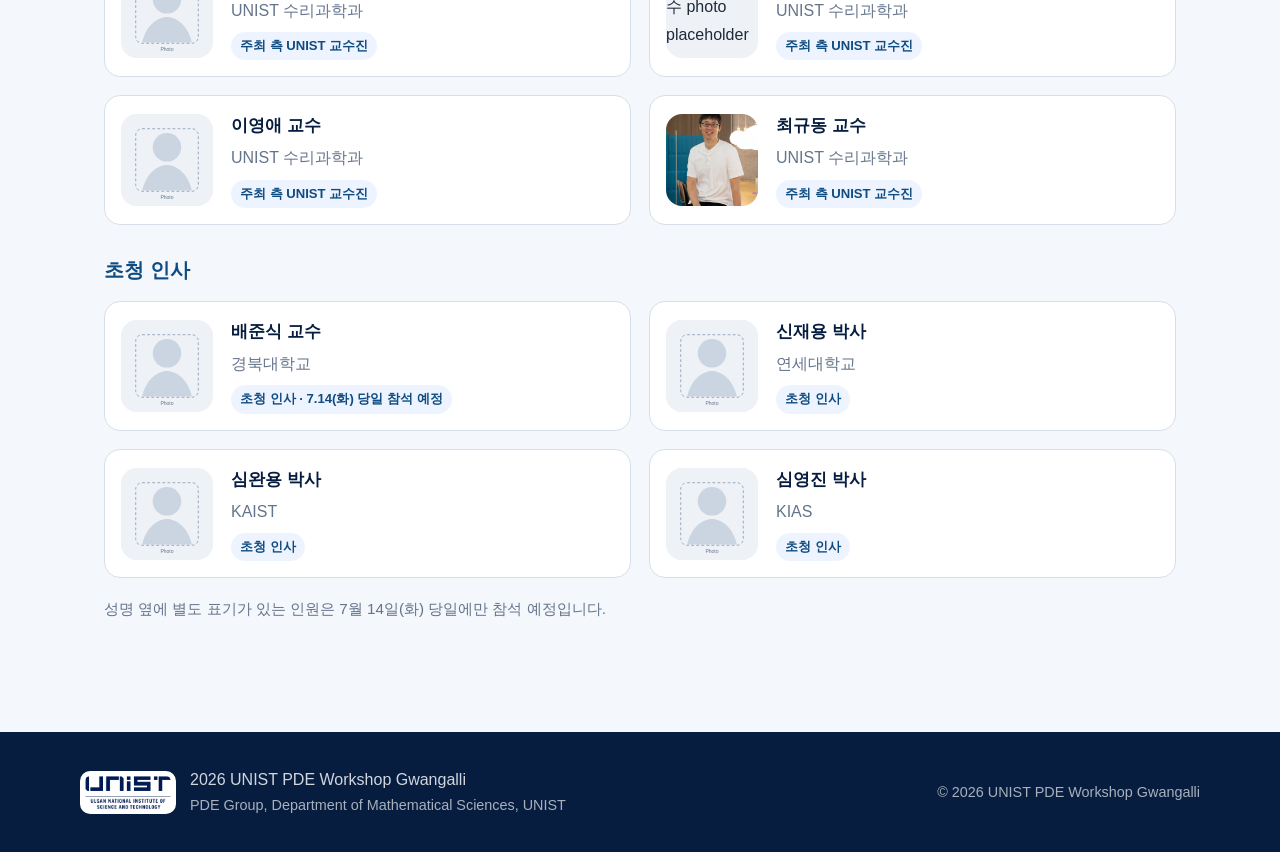
==== commit da5ec6e1: "Update index.html" ====
--- a/index.html
+++ b/index.html
@@ -128,7 +128,7 @@
           </div>
         </article>
         <article class="person-card">
-          <img src="assets/img/baehantaek-placeholder.svg" alt="배한택 교수 photo placeholder">
+          <img src="assets/img/baehantaek-placeholder.png" alt="배한택 교수 photo placeholder">
           <div>
             <p class="person-name">배한택 교수</p>
             <p class="person-affiliation">UNIST 수리과학과</p>
@@ -144,7 +144,7 @@
           </div>
         </article>
         <article class="person-card">
-          <img src="assets/img/choikyudong-placeholder.svg" alt="최규동 교수 photo placeholder">
+          <img src="assets/img/choikyudong-placeholder.png" alt="최규동 교수 photo placeholder">
           <div>
             <p class="person-name">최규동 교수</p>
             <p class="person-affiliation">UNIST 수리과학과</p>
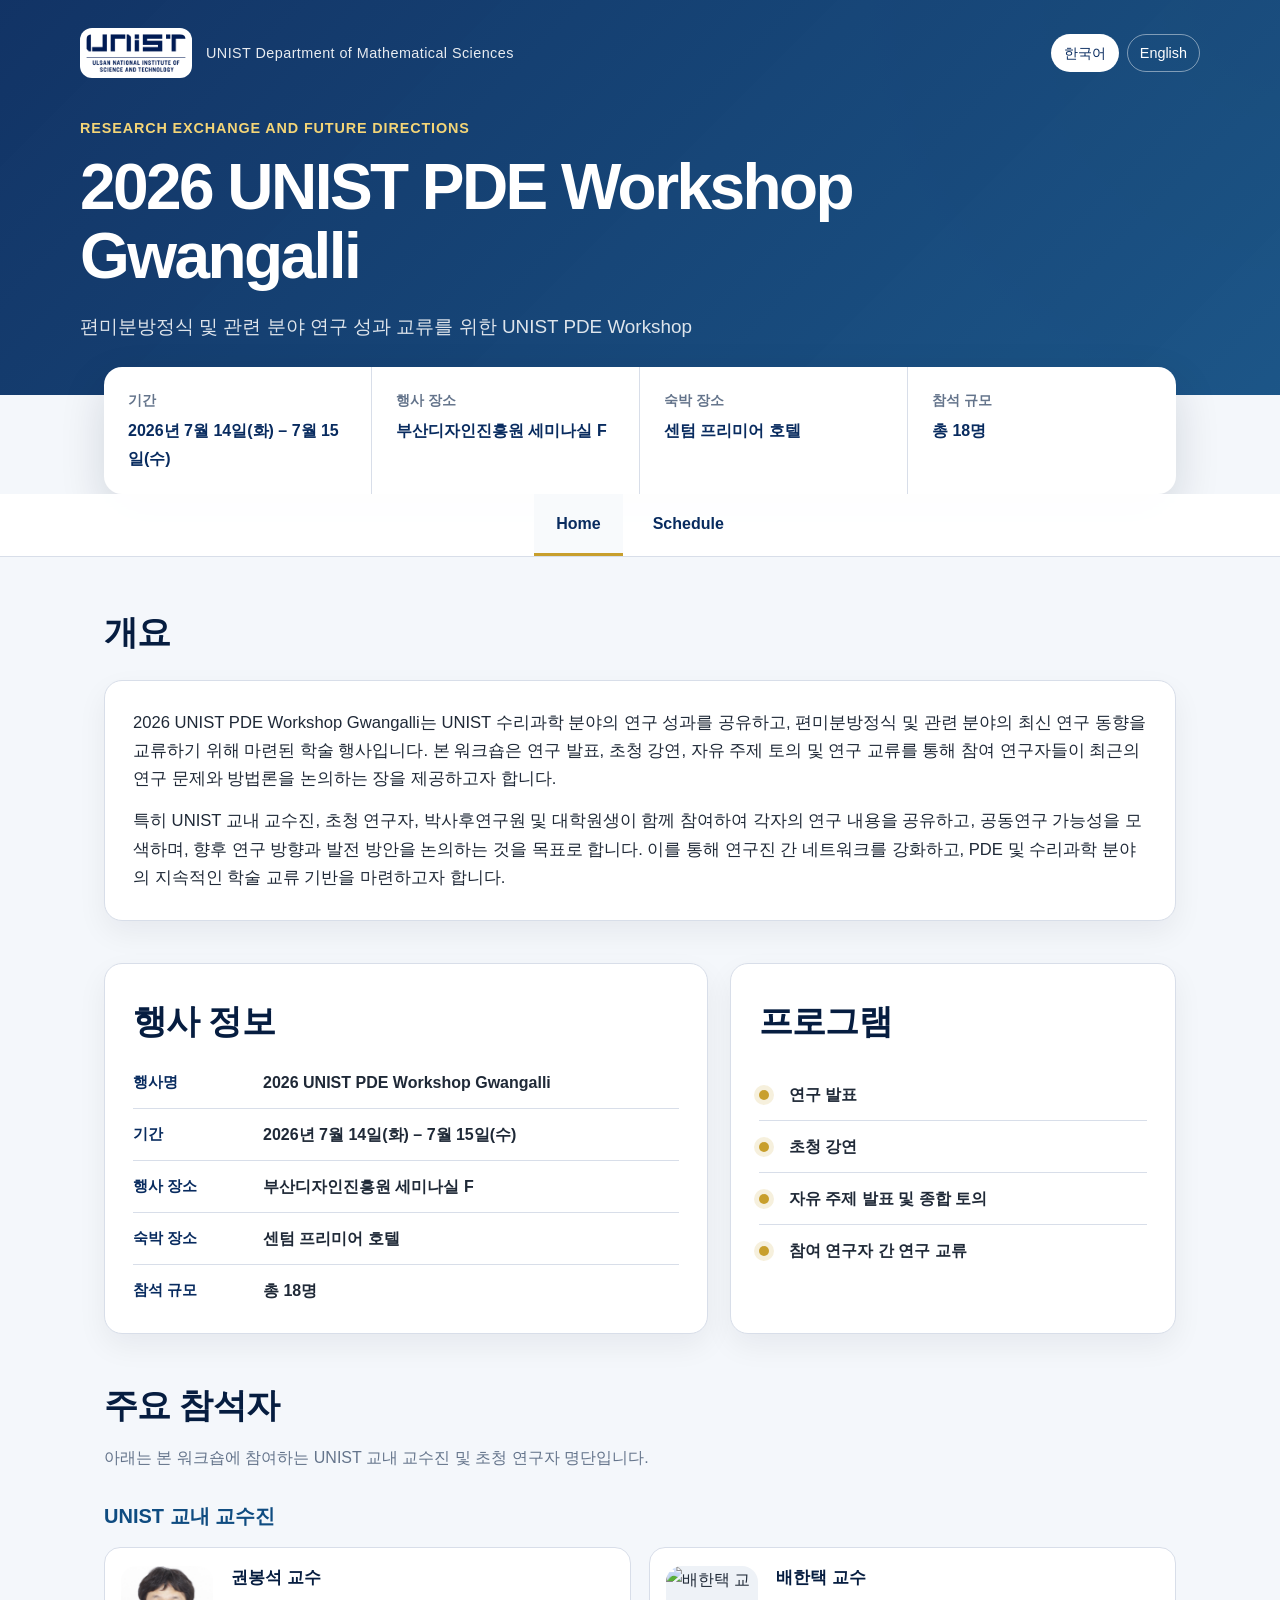
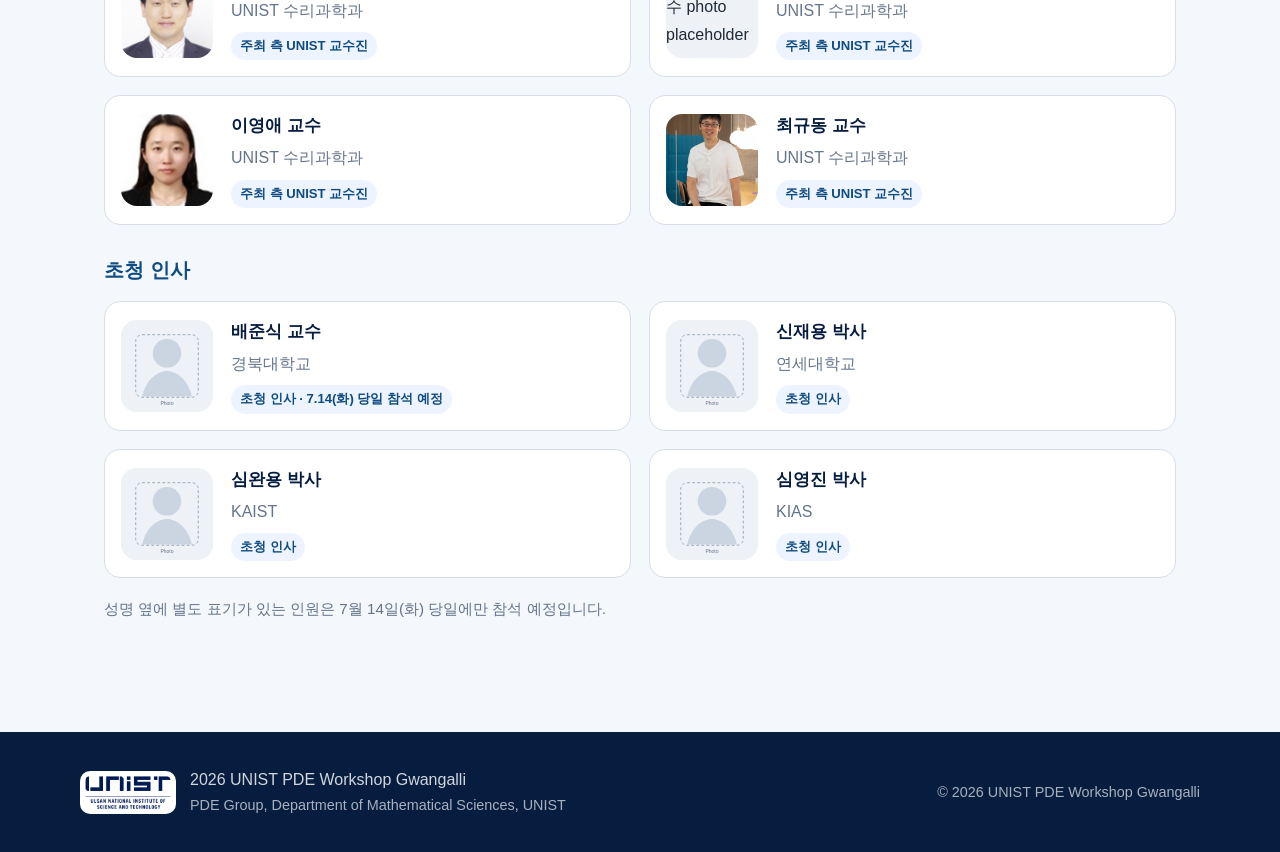
==== commit 897c39da: "Update index.html" ====
--- a/index.html
+++ b/index.html
@@ -120,7 +120,7 @@
       <h3>UNIST 교내 교수진</h3>
       <div class="people-grid">
         <article class="person-card">
-          <img src="assets/img/person-placeholder.svg" alt="권봉석 교수 photo placeholder">
+          <img src="assets/img/kwonbongsuk-placeholder.png" alt="권봉석 교수 photo placeholder">
           <div>
             <p class="person-name">권봉석 교수</p>
             <p class="person-affiliation">UNIST 수리과학과</p>
@@ -136,7 +136,7 @@
           </div>
         </article>
         <article class="person-card">
-          <img src="assets/img/person-placeholder.svg" alt="이영애 교수 photo placeholder">
+          <img src="assets/img/youngaelee-placeholder.png" alt="이영애 교수 photo placeholder">
           <div>
             <p class="person-name">이영애 교수</p>
             <p class="person-affiliation">UNIST 수리과학과</p>
